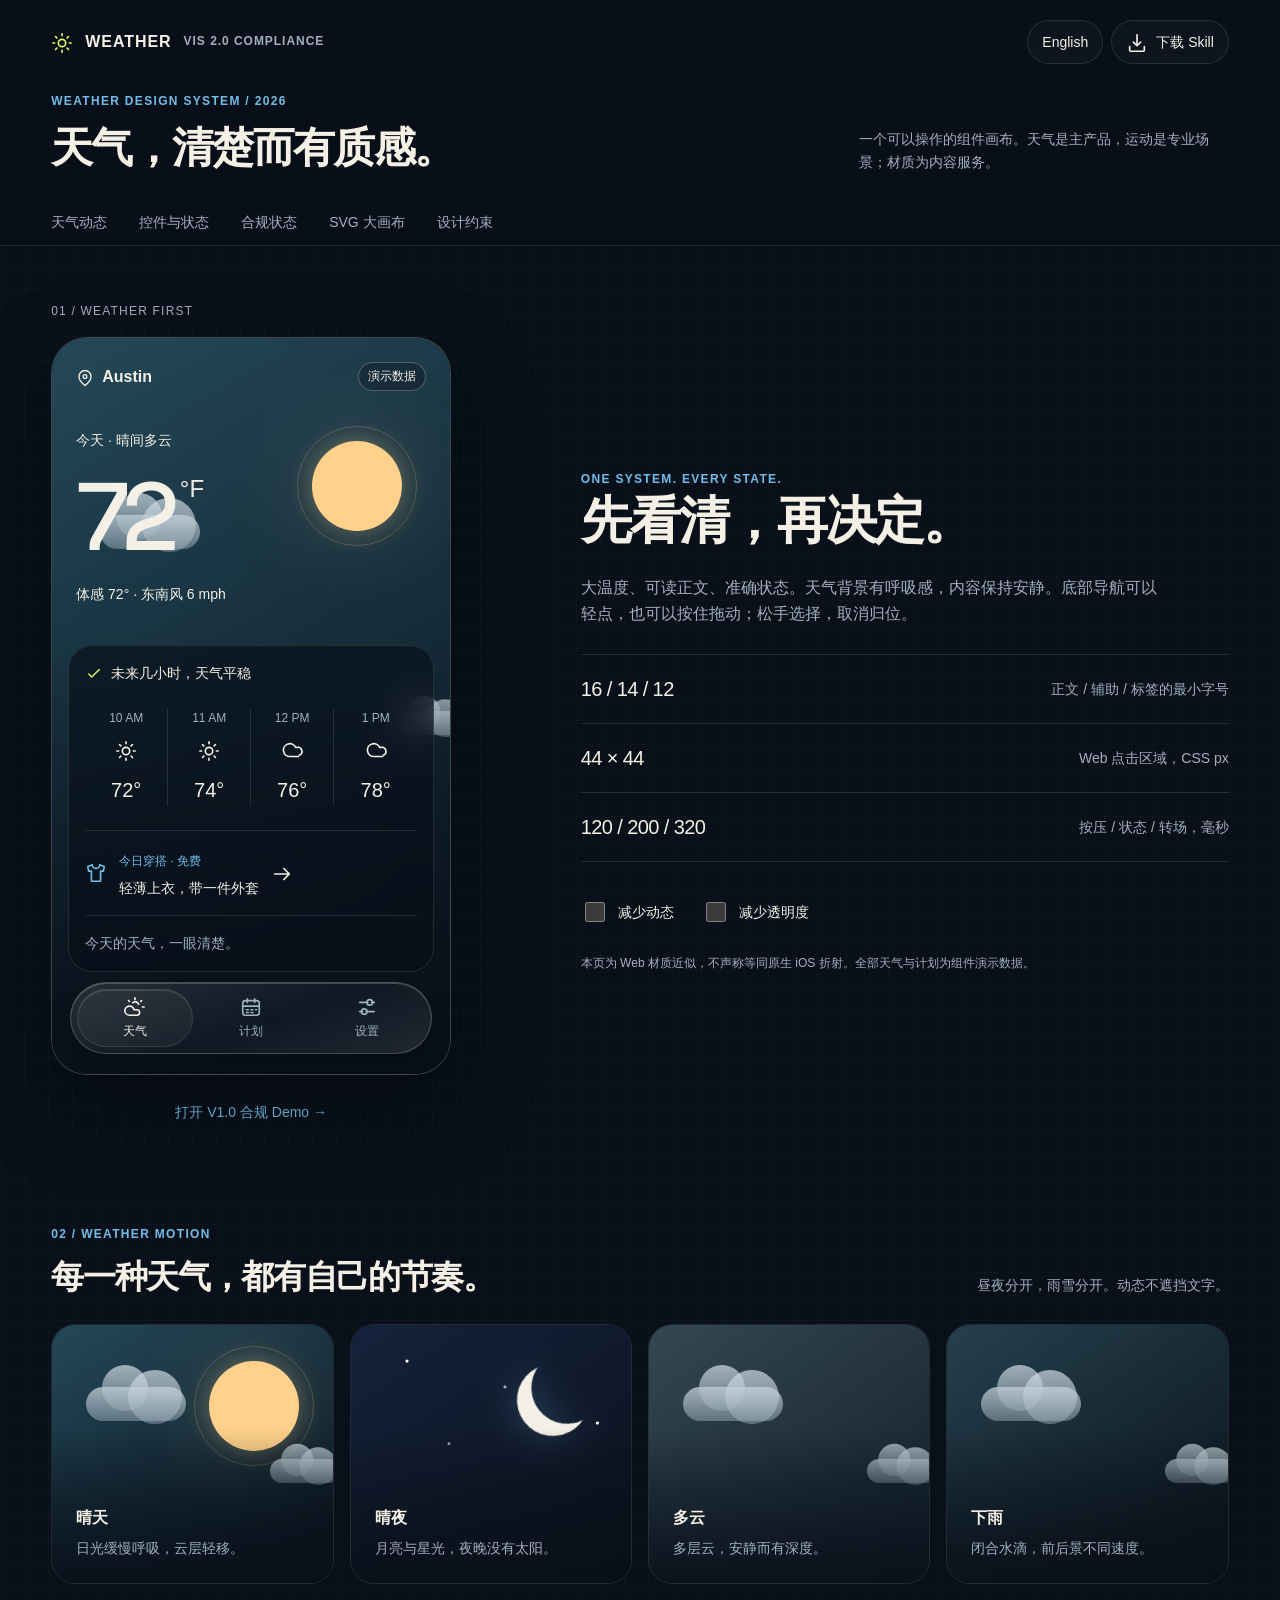
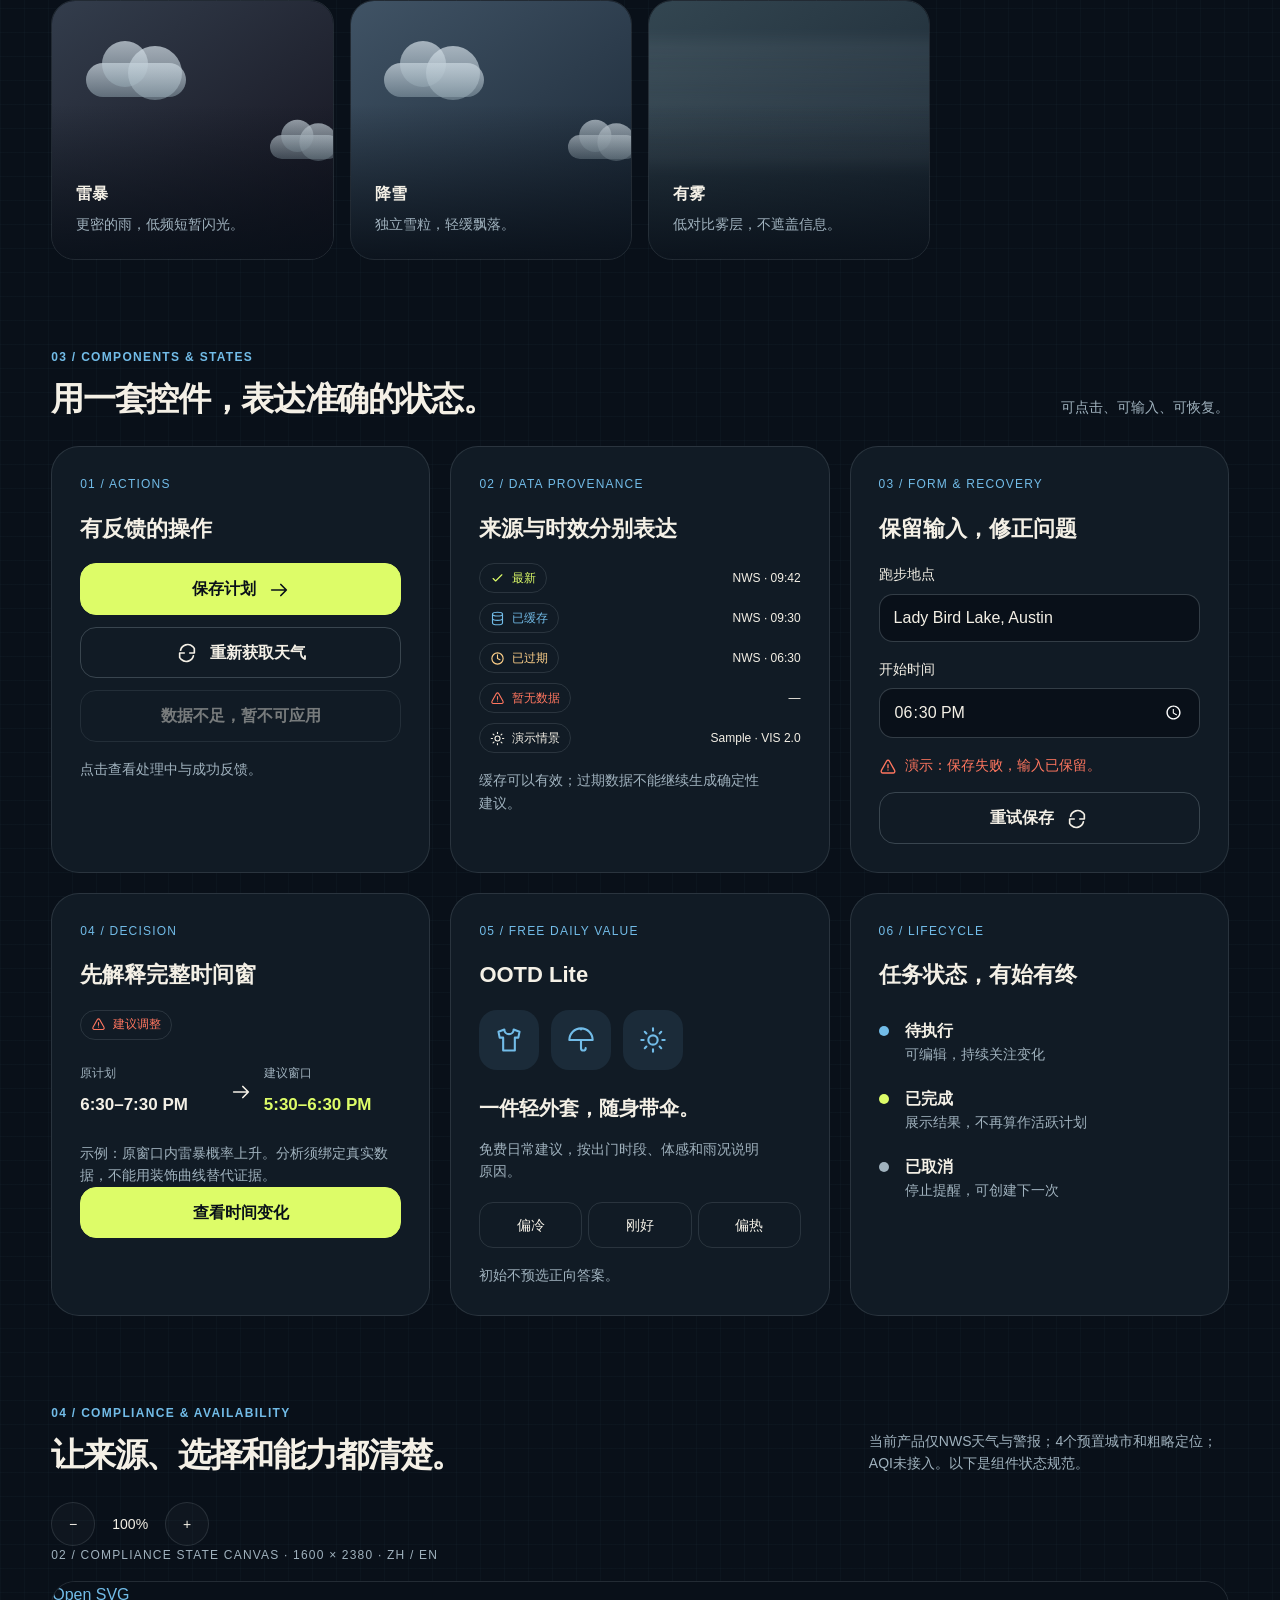
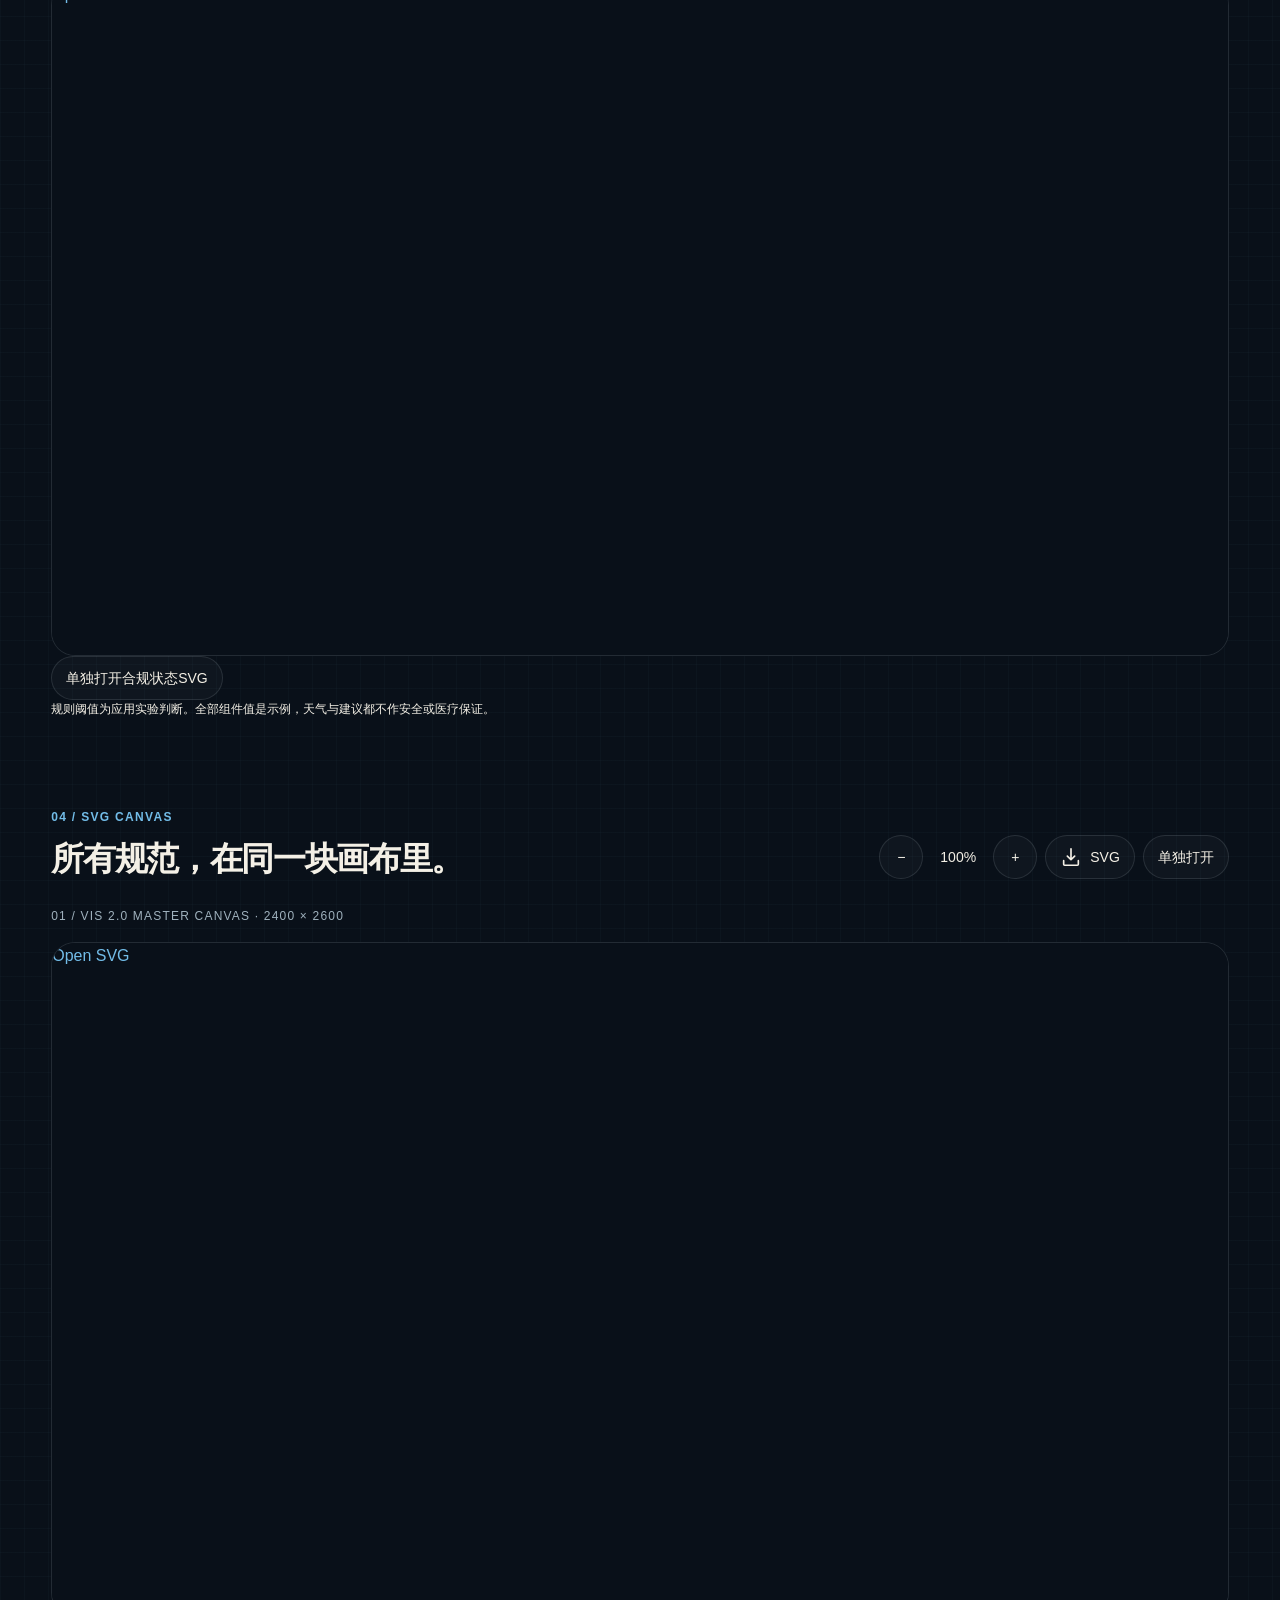
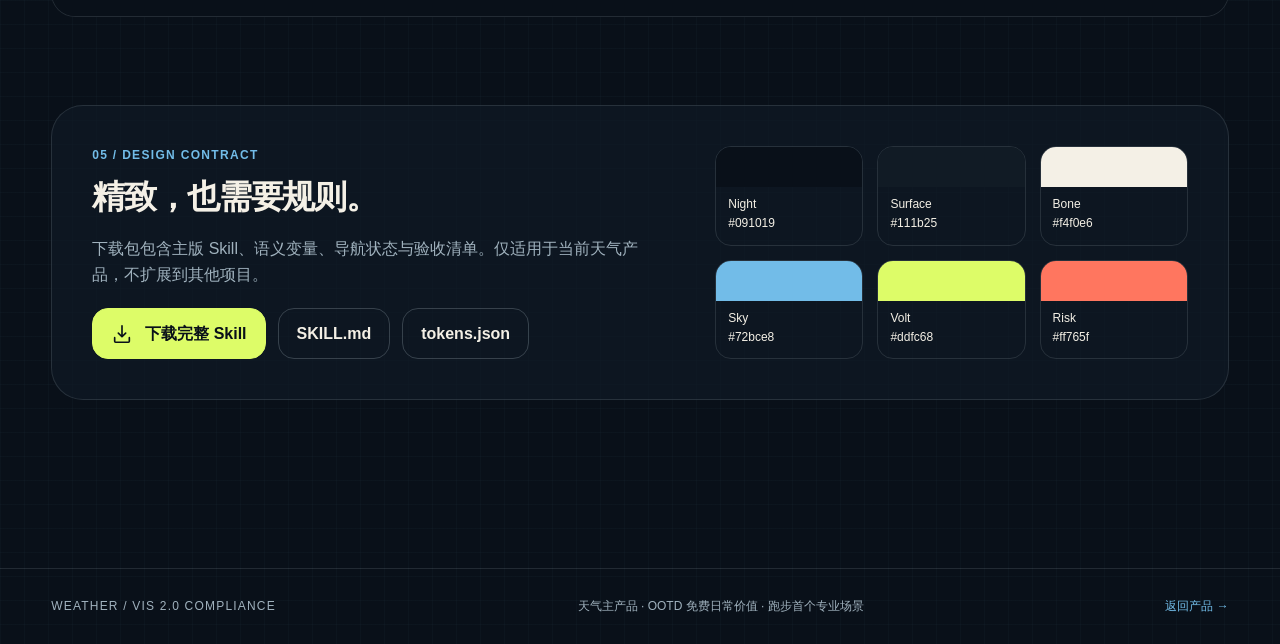
==== vis-2/index.html @ 662b1013 "Publish independent weather V1.0 compliance demo and Android package" ====
<!doctype html>
<html lang="zh-CN">
<head><meta http-equiv="Content-Security-Policy" content="default-src 'self'; script-src 'self' ; style-src 'self' 'unsafe-inline'; font-src 'self' data:; img-src 'self' data: blob:; media-src 'self' blob:; connect-src 'self' https://api.weather.gov; worker-src 'self'; object-src 'self'; frame-src 'none'; base-uri 'self'; form-action 'none'"><meta name="referrer" content="no-referrer">
  <meta charset="utf-8"><meta name="viewport" content="width=device-width,initial-scale=1">
  <meta name="color-scheme" content="dark"><title>天气App · VIS 2.0 合规版</title>
  <meta name="description" content="天气应用 VIS 2.0：双语设计规范、动态组件、Liquid Glass导航与可下载Skill。">
  <link rel="stylesheet" href="vis.css"><script src="vis.js" defer></script>
</head>
<body>
  <svg class="icon-defs" aria-hidden="true"><defs id="icon-definitions"></defs></svg>
  <header class="masthead">
    <div class="masthead-line"><a class="brand" href="../"><span class="brand-mark" data-icon="sun"></span> WEATHER <span>VIS 2.0 COMPLIANCE</span></a><div class="head-actions"><button id="lang-button" class="small-button" aria-label="Switch to English">English</button><a class="small-button" href="downloads/weather-design-skill.zip" download><span data-icon="download"></span><span data-zh="下载 Skill" data-en="Get Skill">下载 Skill</span></a></div></div>
    <div class="masthead-copy"><div><p class="eyebrow">WEATHER DESIGN SYSTEM / 2026</p><h1 data-zh="天气，清楚而有质感。" data-en="Clarity, with atmosphere.">天气，清楚而有质感。</h1></div><p class="masthead-note" data-zh="一个可以操作的组件画布。天气是主产品，运动是专业场景；材质为内容服务。" data-en="A working component canvas. Weather comes first; running adds depth. Material serves the content.">一个可以操作的组件画布。天气是主产品，运动是专业场景；材质为内容服务。</p></div>
    <nav class="section-nav" aria-label="组件章节"><a href="#weather" data-zh="天气动态" data-en="Weather">天气动态</a><a href="#components" data-zh="控件与状态" data-en="Components">控件与状态</a><a href="#compliance" data-zh="合规状态" data-en="Compliance">合规状态</a><a href="#canvas" data-zh="SVG 大画布" data-en="SVG canvas">SVG 大画布</a><a href="#spec" data-zh="设计约束" data-en="Specification">设计约束</a></nav>
  </header>
  <main>
    <section class="intro-grid" aria-label="核心视觉与导航">
      <figure class="specimen live-phone"><figcaption>01 / WEATHER FIRST</figcaption><div class="mini-app" id="mini-app">
        <div class="hero-scene motion-clear-day" id="main-scene" aria-hidden="true"></div>
        <div class="mini-top"><span class="city"><span data-icon="pin"></span>Austin</span><span class="demo-label" data-zh="演示数据" data-en="Sample data">演示数据</span></div>
        <div class="mini-weather"><span class="weather-date" data-zh="今天 · 晴间多云" data-en="Today · Mostly sunny">今天 · 晴间多云</span><div class="temperature">72<span>°F</span></div><p data-zh="体感 72° · 东南风 6 mph" data-en="Feels 72° · SE wind 6 mph">体感 72° · 东南风 6 mph</p></div>
        <div class="mini-content"><div class="sample-alert"><span data-icon="check"></span><span data-zh="未来几小时，天气平稳" data-en="A settled few hours ahead">未来几小时，天气平稳</span></div><div class="sample-hours"><div>10 AM<span data-icon="sun"></span><b>72°</b></div><div>11 AM<span data-icon="sun"></span><b>74°</b></div><div>12 PM<span data-icon="cloud"></span><b>76°</b></div><div>1 PM<span data-icon="cloud"></span><b>78°</b></div></div><div class="small-outfit"><span class="icon-tile" data-icon="shirt"></span><div><small data-zh="今日穿搭 · 免费" data-en="TODAY'S LAYERS · FREE">今日穿搭 · 免费</small><strong data-zh="轻薄上衣，带一件外套" data-en="A light layer. A shell for later.">轻薄上衣，带一件外套</strong></div><span data-icon="arrow"></span></div><p id="tab-result" class="tab-result" aria-live="polite" data-zh="今天的天气，一眼清楚。" data-en="Your day, at a glance.">今天的天气，一眼清楚。</p></div>
        <nav id="glass-nav" class="glass-nav" aria-label="主导航"><i class="glass-lens" aria-hidden="true"></i><button aria-current="page" data-tab="0"><span data-icon="cloud-sun"></span><span data-zh="天气" data-en="Today">天气</span></button><button data-tab="1"><span data-icon="calendar"></span><span data-zh="计划" data-en="Plan">计划</span></button><button data-tab="2"><span data-icon="settings"></span><span data-zh="设置" data-en="Settings">设置</span></button></nav>
      </div><a href="../" class="under-link" data-zh="打开 V1.0 合规 Demo →" data-en="Open the V1.0 compliance demo →">打开 V1.0 合规 Demo →</a></figure>
      <div class="intro-notes"><span class="eyebrow">ONE SYSTEM. EVERY STATE.</span><h2 data-zh="先看清，再决定。" data-en="See clearly. Then decide.">先看清，再决定。</h2><p data-zh="大温度、可读正文、准确状态。天气背景有呼吸感，内容保持安静。底部导航可以轻点，也可以按住拖动；松手选择，取消归位。" data-en="A clear temperature, readable text and honest states. Atmospheric weather stays behind the content. Tap the navigation, or press and drag; release to select, cancel to return.">大温度、可读正文、准确状态。天气背景有呼吸感，内容保持安静。底部导航可以轻点，也可以按住拖动；松手选择，取消归位。</p><div class="note-lines"><div><span>16 / 14 / 12</span><p data-zh="正文 / 辅助 / 标签的最小字号" data-en="Body / secondary / minimum label size">正文 / 辅助 / 标签的最小字号</p></div><div><span>44 × 44</span><p data-zh="Web 点击区域，CSS px" data-en="Web touch targets, CSS px">Web 点击区域，CSS px</p></div><div><span>120 / 200 / 320</span><p data-zh="按压 / 状态 / 转场，毫秒" data-en="Press / state / transition, milliseconds">按压 / 状态 / 转场，毫秒</p></div></div><div class="preference-controls"><label><input id="reduce-motion" type="checkbox"><span data-zh="减少动态" data-en="Reduce motion">减少动态</span></label><label><input id="reduce-transparency" type="checkbox"><span data-zh="减少透明度" data-en="Reduce transparency">减少透明度</span></label></div><p class="fine" data-zh="本页为 Web 材质近似，不声称等同原生 iOS 折射。全部天气与计划为组件演示数据。" data-en="This is a Web material approximation, not native iOS refraction. All weather and plans are component samples.">本页为 Web 材质近似，不声称等同原生 iOS 折射。全部天气与计划为组件演示数据。</p></div>
    </section>
    <section id="weather"><div class="section-heading"><div><p class="eyebrow">02 / WEATHER MOTION</p><h2 data-zh="每一种天气，都有自己的节奏。" data-en="A rhythm for every sky.">每一种天气，都有自己的节奏。</h2></div><p data-zh="昼夜分开，雨雪分开。动态不遮挡文字。" data-en="Day and night. Rain and snow. Motion never covers the message.">昼夜分开，雨雪分开。动态不遮挡文字。</p></div><div class="weather-grid" id="weather-grid"></div></section>
    <section id="components"><div class="section-heading"><div><p class="eyebrow">03 / COMPONENTS & STATES</p><h2 data-zh="用一套控件，表达准确的状态。" data-en="One vocabulary. Honest states.">用一套控件，表达准确的状态。</h2></div><p data-zh="可点击、可输入、可恢复。" data-en="Tap, edit, recover.">可点击、可输入、可恢复。</p></div><div class="component-grid">
      <figure class="component-card"><figcaption>01 / ACTIONS</figcaption><h3 data-zh="有反馈的操作" data-en="Actions that respond">有反馈的操作</h3><div class="button-stack"><button class="primary" id="save-example"><span data-zh="保存计划" data-en="Save plan">保存计划</span><span data-icon="arrow"></span></button><button class="secondary" id="retry-example"><span data-icon="refresh"></span><span data-zh="重新获取天气" data-en="Refresh weather">重新获取天气</span></button><button class="secondary" disabled data-zh="数据不足，暂不可应用" data-en="Not enough data to apply">数据不足，暂不可应用</button></div><p class="helper" id="action-status" aria-live="polite" data-zh="点击查看处理中与成功反馈。" data-en="Try the loading and success states.">点击查看处理中与成功反馈。</p></figure>
      <figure class="component-card"><figcaption>02 / DATA PROVENANCE</figcaption><h3 data-zh="来源与时效分别表达" data-en="Source and freshness">来源与时效分别表达</h3><div class="data-states" id="data-states"></div><p class="helper" data-zh="缓存可以有效；过期数据不能继续生成确定性建议。" data-en="Cached data can be valid. Expired data cannot support a firm recommendation.">缓存可以有效；过期数据不能继续生成确定性建议。</p></figure>
      <figure class="component-card"><figcaption>03 / FORM & RECOVERY</figcaption><h3 data-zh="保留输入，修正问题" data-en="Keep the draft. Fix the issue.">保留输入，修正问题</h3><form id="sample-form"><label class="field-label" for="sample-place" data-zh="跑步地点" data-en="Run location">跑步地点</label><input id="sample-place" value="Lady Bird Lake, Austin" autocomplete="off"><label class="field-label" for="sample-time" data-zh="开始时间" data-en="Start time">开始时间</label><input id="sample-time" type="time" value="18:30"><div class="field-error" id="form-error"><span data-icon="alert"></span><span data-zh="演示：保存失败，输入已保留。" data-en="Sample: save failed. Your draft is safe.">演示：保存失败，输入已保留。</span></div><button type="submit" class="secondary"><span data-zh="重试保存" data-en="Retry saving">重试保存</span><span data-icon="refresh"></span></button></form></figure>
      <figure class="component-card"><figcaption>04 / DECISION</figcaption><h3 data-zh="先解释完整时间窗" data-en="Explain the whole window">先解释完整时间窗</h3><span class="status-badge risk"><span data-icon="alert"></span><span data-zh="建议调整" data-en="Change recommended">建议调整</span></span><div class="time-compare"><div><small data-zh="原计划" data-en="Original">原计划</small><strong>6:30–7:30 PM</strong></div><span data-icon="arrow"></span><div><small data-zh="建议窗口" data-en="Suggested">建议窗口</small><strong>5:30–6:30 PM</strong></div></div><p class="helper" data-zh="示例：原窗口内雷暴概率上升。分析须绑定真实数据，不能用装饰曲线替代证据。" data-en="Sample: thunderstorm risk increases during the original window. Production analysis uses data, never a decorative curve.">示例：原窗口内雷暴概率上升。分析须绑定真实数据，不能用装饰曲线替代证据。</p><button class="primary" id="decision-example" data-zh="查看时间变化" data-en="Review time change">查看时间变化</button></figure>
      <figure class="component-card"><figcaption>05 / FREE DAILY VALUE</figcaption><h3 data-zh="OOTD Lite" data-en="OOTD Lite">OOTD Lite</h3><div class="outfit-row"><span data-icon="shirt"></span><span data-icon="umbrella"></span><span data-icon="sun"></span></div><strong class="outfit-text" data-zh="一件轻外套，随身带伞。" data-en="A light shell. An umbrella for later.">一件轻外套，随身带伞。</strong><p class="helper" data-zh="免费日常建议，按出门时段、体感和雨况说明原因。" data-en="Free daily guidance, explained for your time out, feels-like temperature and rain.">免费日常建议，按出门时段、体感和雨况说明原因。</p><div class="choice-row" id="comfort-choice" aria-label="冷热反馈"><button aria-pressed="false" data-zh="偏冷" data-en="Too cold">偏冷</button><button aria-pressed="false" data-zh="刚好" data-en="Just right">刚好</button><button aria-pressed="false" data-zh="偏热" data-en="Too warm">偏热</button></div><p class="helper" id="comfort-status" aria-live="polite" data-zh="初始不预选正向答案。" data-en="No answer is selected in advance.">初始不预选正向答案。</p></figure>
      <figure class="component-card"><figcaption>06 / LIFECYCLE</figcaption><h3 data-zh="任务状态，有始有终" data-en="A clear task lifecycle">任务状态，有始有终</h3><div class="lifecycle"><div><span class="status-dot scheduled"></span><strong data-zh="待执行" data-en="Scheduled">待执行</strong><small data-zh="可编辑，持续关注变化" data-en="Editable. Weather can change.">可编辑，持续关注变化</small></div><div><span class="status-dot completed"></span><strong data-zh="已完成" data-en="Completed">已完成</strong><small data-zh="展示结果，不再算作活跃计划" data-en="Show the outcome, not an active run.">展示结果，不再算作活跃计划</small></div><div><span class="status-dot cancelled"></span><strong data-zh="已取消" data-en="Cancelled">已取消</strong><small data-zh="停止提醒，可创建下一次" data-en="Stop reminders. Plan the next run.">停止提醒，可创建下一次</small></div></div></figure>
    </div></section>



<section id="compliance"><div class="section-heading"><div><p class="eyebrow">04 / COMPLIANCE &amp; AVAILABILITY</p><h2 data-zh="让来源、选择和能力都清楚。" data-en="Make source, choice and capability clear.">让来源、选择和能力都清楚。</h2></div><p data-zh="当前产品仅NWS天气与警报；4个预置城市和粗略定位；AQI未接入。以下是组件状态规范。" data-en="Current product uses NWS weather and alerts, four bundled cities and approximate location. AQI is disconnected. These are component specimens.">当前产品仅NWS天气与警报；4个预置城市和粗略定位；AQI未接入。以下是组件状态规范。</p></div><div class="canvas-tools"><button id="compliance-zoom-out" class="small-button" aria-label="缩小合规画布 / Zoom out">−</button><output id="compliance-zoom-label">100%</output><button id="compliance-zoom-in" class="small-button" aria-label="放大合规画布 / Zoom in">+</button></div><figure class="wide-canvas"><figcaption>02 / COMPLIANCE STATE CANVAS · 1600 × 2380 · ZH / EN</figcaption><div class="canvas-scroll"><object data="compliance-rules.svg" type="image/svg+xml" aria-label="合规状态组件板 / Compliance states" style="width:100%;min-width:900px;aspect-ratio:1600/2380;height:auto;background:#091019"><a href="compliance-rules.svg">Open SVG</a></object></div><a class="small-button" href="compliance-rules.svg" target="_blank" rel="noreferrer" data-zh="单独打开合规状态SVG" data-en="Open compliance SVG">单独打开合规状态SVG</a></figure><p class="fine" data-zh="规则阈值为应用实验判断。全部组件值是示例，天气与建议都不作安全或医疗保证。" data-en="Thresholds are experimental app rules. Specimens are examples and do not guarantee safety or provide medical advice.">规则阈值为应用实验判断。全部组件值是示例，天气与建议都不作安全或医疗保证。</p></section>
    <section id="canvas"><div class="section-heading"><div><p class="eyebrow">04 / SVG CANVAS</p><h2 data-zh="所有规范，在同一块画布里。" data-en="The whole system, on one canvas.">所有规范，在同一块画布里。</h2></div><div class="canvas-tools"><button id="zoom-out" class="small-button" aria-label="缩小">−</button><output id="zoom-value">100%</output><button id="zoom-in" class="small-button" aria-label="放大">+</button><a href="weather-vis-2.svg" download class="small-button"><span data-icon="download"></span>SVG</a><a href="weather-vis-2.svg" target="_blank" rel="noreferrer" class="small-button" data-zh="单独打开" data-en="Open SVG">单独打开</a></div></div><figure class="wide-canvas"><figcaption>01 / VIS 2.0 MASTER CANVAS · 2400 × 2600</figcaption><div class="canvas-scroll"><object id="master-canvas" data="weather-vis-2.svg" type="image/svg+xml" aria-label="01 / VIS 2.0 MASTER CANVAS · 2400 × 2600"><a href="weather-vis-2.svg">Open SVG</a></object></div></figure></section>
    <section id="spec" class="spec-section"><div><p class="eyebrow">05 / DESIGN CONTRACT</p><h2 data-zh="精致，也需要规则。" data-en="Craft needs a contract.">精致，也需要规则。</h2><p data-zh="下载包包含主版 Skill、语义变量、导航状态与验收清单。仅适用于当前天气产品，不扩展到其他项目。" data-en="The package includes the product Skill, semantic tokens, navigation states and acceptance criteria. It is scoped to this weather product.">下载包包含主版 Skill、语义变量、导航状态与验收清单。仅适用于当前天气产品，不扩展到其他项目。</p><div class="download-row"><a class="primary" href="downloads/weather-design-skill.zip" download><span data-icon="download"></span><span data-zh="下载完整 Skill" data-en="Download Skill package">下载完整 Skill</span></a><a class="secondary" href="downloads/weather-design-skill/SKILL.md" download>SKILL.md</a><a class="secondary" href="downloads/weather-design-skill/assets/tokens.json" download>tokens.json</a></div></div><div class="palette" id="palette"></div></section>
  </main>
  <footer class="footer"><span>WEATHER / VIS 2.0 COMPLIANCE</span><p data-zh="天气主产品 · OOTD 免费日常价值 · 跑步首个专业场景" data-en="Weather first · Free daily layers · Running as the first professional use case">天气主产品 · OOTD 免费日常价值 · 跑步首个专业场景</p><a href="../" data-zh="返回产品 →" data-en="Back to product →">返回产品 →</a></footer>
  <div class="toast" id="toast" role="status" aria-live="polite"></div>
  <dialog id="decision-dialog"><form method="dialog"><button class="dialog-close" aria-label="关闭">×</button><p class="eyebrow" data-zh="示例确认" data-en="SAMPLE CONFIRMATION">示例确认</p><h2 data-zh="提前一小时出发？" data-en="Start one hour earlier?">提前一小时出发？</h2><p data-zh="6:30–7:30 PM → 5:30–6:30 PM。这里只演示确认组件，不会修改产品中的真实计划。" data-en="6:30–7:30 PM → 5:30–6:30 PM. This is a component sample; it does not change a real run.">6:30–7:30 PM → 5:30–6:30 PM。这里只演示确认组件，不会修改产品中的真实计划。</p><button value="accept" class="primary" data-zh="采用这个时间" data-en="Use this time">采用这个时间</button><button value="keep" class="secondary" data-zh="保留原计划" data-en="Keep original">保留原计划</button></form></dialog>
</body>
</html>
---- vis-2/vis.css ----
:root{--night:#091019;--surface:#111b25;--bone:#f4f0e6;--sky:#72bce8;--volt:#ddfc68;--risk:#ff765f;--muted:#a0b2be;--line:#c9d9e222;--font:-apple-system,BlinkMacSystemFont,"PingFang SC","Microsoft YaHei",sans-serif;color-scheme:dark;scroll-behavior:smooth}
*{box-sizing:border-box}body{margin:0;background:var(--night);color:var(--bone);font:16px/1.6 var(--font);background-image:linear-gradient(#72bce807 1px,transparent 1px),linear-gradient(90deg,#72bce807 1px,transparent 1px);background-size:24px 24px}button,input{font:inherit}button,a,input{touch-action:manipulation}button,a{ -webkit-tap-highlight-color:transparent}button{cursor:pointer}button:disabled{cursor:not-allowed;opacity:.45}button:active:not(:disabled),a.primary:active{transform:scale(.975)}button:focus-visible,a:focus-visible,input:focus-visible{outline:2px solid var(--sky);outline-offset:4px}button,a{transition:background .2s,color .2s,transform .12s,box-shadow .2s}a{color:var(--sky);text-decoration:none}h1,h2,h3,p{margin:0;text-wrap:pretty}h1,h2{letter-spacing:-.04em;line-height:1.18}h1{font-size:clamp(28px,3.3vw,48px);font-weight:650}h2{font-size:clamp(24px,2.6vw,36px);font-weight:600}h3{font-size:22px;line-height:1.3;margin:20px 0}small{font-size:12px}.icon-defs{position:absolute;width:0;height:0;overflow:hidden}.icon{width:22px;height:22px;display:inline-block;fill:none;stroke:currentColor;stroke-width:1.8;stroke-linecap:round;stroke-linejoin:round;flex:none;vertical-align:middle}.masthead{position:sticky;top:0;z-index:30;padding:20px max(20px,4vw) 0;background:#091019ee;backdrop-filter:blur(24px);border-bottom:1px solid var(--line)}.masthead-line{display:flex;justify-content:space-between;gap:16px;align-items:center}.brand{display:flex;gap:12px;align-items:center;font-weight:700;letter-spacing:.06em;color:var(--bone)}.brand>span:last-child{font-size:12px;color:var(--muted);letter-spacing:.08em}.brand-mark{color:var(--volt)}.head-actions,.canvas-tools{display:flex;align-items:center;gap:8px;flex-wrap:wrap}.small-button{display:inline-flex;gap:8px;align-items:center;justify-content:center;min-height:44px;min-width:44px;padding:0 14px;border:1px solid var(--line);border-radius:999px;background:#f4f0e607;color:var(--bone);font-size:14px}.small-button:hover{background:#f4f0e614}.masthead-copy{display:flex;align-items:flex-end;justify-content:space-between;gap:32px;padding:28px 0}.eyebrow{color:var(--sky);font-size:12px;letter-spacing:.11em;font-weight:600;margin-bottom:12px}.masthead-note{max-width:370px;color:var(--muted);font-size:14px}.section-nav{display:flex;gap:32px;overflow-x:auto}.section-nav a{color:var(--muted);font-size:14px;min-height:44px;display:flex;align-items:center;white-space:nowrap;border-bottom:2px solid transparent}.section-nav a:hover{color:var(--bone);border-color:var(--volt)}main{padding:56px max(20px,4vw) 80px;max-width:1640px;margin:auto}section{scroll-margin-top:280px;margin-bottom:88px}.intro-grid{display:grid;grid-template-columns:minmax(320px,440px) minmax(320px,1fr);gap:clamp(40px,7vw,120px);align-items:center;max-width:1200px;margin-inline:auto}.specimen{margin:0}.specimen figcaption,figcaption{font-size:12px;color:var(--muted);letter-spacing:.1em;margin-bottom:16px}.live-phone{width:min(100%,400px)}.mini-app{position:relative;overflow:hidden;border:1px solid #f4f0e633;border-radius:36px;background:#111b25;min-height:660px;box-shadow:0 30px 90px #0005}.mini-top{position:relative;z-index:2;display:flex;align-items:center;justify-content:space-between;padding:24px}.city{display:flex;align-items:center;gap:8px;font-weight:650}.city .icon{width:18px}.demo-label{padding:4px 9px;border:1px solid #f4f0e644;border-radius:99px;font-size:12px;background:#09101955}.mini-weather{position:relative;z-index:2;padding:12px 24px 28px}.weather-date{font-size:14px}.temperature{font-family:"Space Grotesk","Avenir Next",var(--font);font-weight:500;font-size:96px;line-height:1.35;letter-spacing:-.075em}.temperature>span{font-family:var(--font);font-size:24px;letter-spacing:0;vertical-align:top;display:inline-block;margin:20px 0 0 8px}.mini-weather p{font-size:14px}.mini-content{position:relative;z-index:2;margin:12px 16px 102px;padding:16px;border:1px solid #f4f0e61c;border-radius:24px;background:#091019a8;backdrop-filter:blur(20px)}.sample-alert{display:flex;align-items:center;gap:8px;font-size:14px}.sample-alert .icon{color:var(--volt);width:18px}.sample-hours{display:grid;grid-template-columns:repeat(4,1fr);margin:24px 0}.sample-hours>div{display:grid;justify-items:center;gap:12px;border-right:1px solid var(--line);font-size:12px;color:var(--muted)}.sample-hours>div:last-child{border:0}.sample-hours .icon{color:var(--bone)}.sample-hours b{font-size:20px;color:var(--bone);font-weight:500}.small-outfit{display:flex;align-items:center;gap:12px;padding:16px 0;border-top:1px solid var(--line)}.small-outfit>div{min-width:0}.small-outfit small{color:var(--sky)}.small-outfit strong{display:block;font-size:14px;font-weight:500;margin-top:4px}.small-outfit>.icon{width:18px;margin-left:auto}.icon-tile{display:grid;place-items:center;color:var(--sky)}.tab-result{font-size:14px;color:var(--muted);border-top:1px solid var(--line);padding-top:16px;min-height:40px}.glass-nav{position:absolute;z-index:5;bottom:20px;left:18px;right:18px;display:grid;grid-template-columns:repeat(3,1fr);padding:6px;border:1px solid #f4f0e638;border-radius:999px;background:linear-gradient(160deg,#f4f0e620,#f4f0e608 55%,#f4f0e61c);backdrop-filter:blur(26px) saturate(135%);box-shadow:0 10px 32px #0004,inset 0 1px 0 #fff3;touch-action:pan-y;isolation:isolate}.glass-nav button{position:relative;z-index:2;border:0;border-radius:99px;min-width:0;min-height:58px;display:flex;flex-direction:column;align-items:center;justify-content:center;gap:4px;background:transparent;color:var(--muted);font-size:12px;transition:color .2s}.glass-nav button[aria-current=page]{color:var(--bone)}.glass-lens{position:absolute;z-index:1;top:6px;bottom:6px;width:calc((100% - 12px)/3);left:6px;border:1px solid #f4f0e61c;border-radius:999px;background:#f4f0e60b;box-shadow:inset 0 1px 0 #fff2;transition:transform .32s cubic-bezier(.2,.8,.2,1),background .2s,scale .2s;pointer-events:none}.glass-nav.is-active .glass-lens{background:#f4f0e62b;border-color:#fff5;scale:1.06 1.13;box-shadow:0 7px 15px #0003,inset 0 1px 1px #fff8}.glass-nav.is-active button.is-preview{color:var(--volt)}.under-link{display:block;text-align:center;font-size:14px;margin-top:18px;min-height:44px;padding:8px}.intro-notes>h2{font-size:clamp(32px,4vw,54px);margin-bottom:24px}.intro-notes>p{color:var(--muted);max-width:580px}.note-lines{margin:28px 0;border-top:1px solid var(--line)}.note-lines>div{display:flex;gap:24px;align-items:center;justify-content:space-between;padding:18px 0;border-bottom:1px solid var(--line)}.note-lines span{font-size:20px;letter-spacing:-.03em}.note-lines p{font-size:14px;text-align:right;color:var(--muted)}.preference-controls{display:flex;flex-wrap:wrap;gap:16px 28px;margin:20px 0}.preference-controls label{display:flex;align-items:center;gap:10px;min-height:44px;font-size:14px;cursor:pointer}input[type=checkbox]{accent-color:var(--volt);width:20px;height:20px}.fine{font-size:12px!important;line-height:1.65}.section-heading{display:flex;align-items:flex-end;justify-content:space-between;gap:24px;margin-bottom:28px}.section-heading>p{max-width:360px;color:var(--muted);font-size:14px}.weather-grid{display:grid;grid-template-columns:repeat(auto-fit,minmax(240px,1fr));gap:16px}.weather-card{position:relative;overflow:hidden;min-height:260px;border:1px solid var(--line);border-radius:24px;display:flex;flex-direction:column;justify-content:flex-end;padding:24px;margin:0}.weather-card figcaption{z-index:2;margin:0 0 6px;color:var(--bone);font-size:16px;letter-spacing:0;font-weight:600}.weather-card p{z-index:2;color:var(--muted);font-size:14px;max-width:220px}.hero-scene,.weather-motion{position:absolute;inset:0;overflow:hidden;pointer-events:none;background:linear-gradient(150deg,#244858,#10222e 70%,#091019)}.hero-scene:after,.weather-motion:after{content:"";position:absolute;inset:0;background:linear-gradient(transparent 40%,#091019e6)}.sun-disc{position:absolute;width:90px;height:90px;right:12%;top:14%;border-radius:50%;background:#ffd18a;box-shadow:0 0 24px #ffd18a55,0 0 100px #ffd18a33;animation:sun-breathe 6s ease-in-out infinite}.sun-disc:before{content:"";position:absolute;inset:-15px;border:1px solid #ffd18a33;border-radius:50%}.cloud-shape{position:absolute;top:24%;left:12%;width:100px;height:34px;border-radius:100px;background:linear-gradient(#d5e0e8b3,#97abb680);animation:cloud-drift 16s ease-in-out infinite alternate}.cloud-shape:before,.cloud-shape:after{content:"";position:absolute;background:inherit;border-radius:50%;width:46px;height:46px;top:-22px;left:16px}.cloud-shape:after{width:54px;height:54px;left:42px;top:-17px}.cloud-shape.second{left:auto;right:-8%;top:50%;scale:.7;animation-delay:-8s}.moon-disc{position:absolute;width:72px;height:72px;top:15%;right:15%;border-radius:50%;box-shadow:inset 17px -8px 0 #f4f0e6;rotate:-15deg;filter:drop-shadow(0 0 18px #72bce855)}.star-field{position:absolute;inset:0;background-image:radial-gradient(circle at 20% 14%,#fff 1px,transparent 2px),radial-gradient(circle at 55% 24%,#fff9 1px,transparent 2px),radial-gradient(circle at 88% 38%,#fff 1px,transparent 2px),radial-gradient(circle at 35% 46%,#fff8 1px,transparent 2px)}.motion-clear-night{background:linear-gradient(145deg,#16223c,#091019)}.motion-cloud{background:linear-gradient(145deg,#344753,#101e29)}.motion-rain{background:linear-gradient(145deg,#25414d,#091019)}.motion-storm{background:linear-gradient(145deg,#333d4c,#12101b)}.motion-snow{background:linear-gradient(145deg,#405365,#192634)}.motion-fog{background:linear-gradient(145deg,#334651,#18242f)}.rain-drop{position:absolute;left:var(--x);top:-25px;fill:#c3e8f6;opacity:var(--a,.7);width:8px;height:13px;animation:rain-fall var(--speed,1.4s) linear infinite;animation-delay:var(--delay,0s);transform:rotate(14deg)}.snow-flake{position:absolute;left:var(--x);top:-20px;width:5px;height:5px;border-radius:50%;background:#e5f2fa;animation:snow-fall var(--speed,4s) linear infinite;animation-delay:var(--delay,0s)}.fog-ribbon{position:absolute;left:-15%;right:-15%;top:var(--top);height:22px;border-radius:99px;background:#d4e6ef13;filter:blur(8px);animation:fog-drift 12s ease-in-out infinite alternate;animation-delay:var(--delay)}.lightning{position:absolute;right:25%;top:22%;width:45px;fill:#f4f0e6;opacity:0;filter:drop-shadow(0 0 12px #fff8);animation:lightning 8s linear infinite}.component-grid{display:grid;grid-template-columns:repeat(auto-fit,minmax(300px,1fr));gap:20px}.component-card{margin:0;padding:28px;border:1px solid var(--line);border-radius:28px;background:var(--surface);min-width:0}.component-card figcaption{color:var(--sky)}.button-stack{display:grid;gap:12px}.primary,.secondary{min-height:48px;display:inline-flex;justify-content:center;align-items:center;gap:12px;border-radius:16px;padding:12px 18px;font-size:16px;font-weight:600;text-align:center}.primary{border:1px solid var(--volt);background:var(--volt);color:var(--night)}.secondary{border:1px solid #c9d9e238;background:transparent;color:var(--bone)}.component-card .primary,.component-card .secondary{width:100%}.primary:hover{box-shadow:0 0 0 4px #ddfc6812}.helper{font-size:14px;color:var(--muted);line-height:1.6;margin-top:16px}.data-states{display:grid;gap:10px}.data-state{display:flex;align-items:center;justify-content:space-between;gap:8px;font-size:14px}.status-badge{display:inline-flex;align-items:center;gap:7px;min-height:30px;padding:4px 10px;border:1px solid var(--line);border-radius:99px;font-size:12px}.status-badge .icon{width:15px;height:15px}.fresh{color:var(--volt)}.cached{color:var(--sky)}.stale{color:#ffd18a}.unavailable,.risk{color:var(--risk)}.scenario{color:var(--bone)}.field-label{display:block;font-size:14px;margin:16px 0 8px}input:not([type=checkbox]){min-height:48px;width:100%;padding:10px 14px;border:1px solid #c9d9e238;border-radius:14px;background:var(--night);color:var(--bone);font-size:16px}.field-error{display:flex;align-items:flex-start;gap:8px;color:var(--risk);font-size:14px;margin:16px 0}.field-error .icon{width:18px;height:18px;margin-top:3px}.time-compare{display:flex;align-items:center;gap:12px;margin:24px 0}.time-compare>div{flex:1}.time-compare strong,.time-compare small{display:block}.time-compare small{color:var(--muted);font-size:12px}.time-compare strong{font-size:17px;margin-top:8px;overflow-wrap:anywhere}.time-compare>div:last-child strong{color:var(--volt)}.outfit-row{display:flex;gap:12px;margin-bottom:24px}.outfit-row>span{width:60px;height:60px;border-radius:18px;display:grid;place-items:center;background:#72bce81a;color:var(--sky)}.outfit-row>span .icon{width:28px;height:28px}.outfit-text{font-size:20px;line-height:1.4;display:block}.choice-row{display:grid;grid-template-columns:repeat(3,1fr);gap:6px;margin-top:20px}.choice-row button{min-height:46px;padding:6px;border:1px solid var(--line);border-radius:14px;background:transparent;color:var(--bone);font-size:14px}.choice-row button[aria-pressed=true]{border-color:var(--volt);background:var(--volt);color:var(--night)}.lifecycle{display:grid;gap:20px;margin-top:28px}.lifecycle>div{display:grid;grid-template-columns:14px 1fr;column-gap:12px}.lifecycle strong{font-size:16px}.lifecycle small{font-size:14px;grid-column:2;color:var(--muted)}.status-dot{width:10px;height:10px;border-radius:50%;margin-top:8px;background:var(--sky)}.status-dot.completed{background:var(--volt)}.status-dot.cancelled{background:var(--muted)}.wide-canvas{margin:0}.canvas-scroll{border:1px solid var(--line);border-radius:24px;overflow:auto;background:var(--night);height:min(75vh,1000px);min-height:420px}.wide-canvas object{display:block;width:100%;min-width:700px;aspect-ratio:2400/2600;transition:width .2s}.canvas-tools output{font-size:14px;min-width:54px;text-align:center}.spec-section{display:grid;grid-template-columns:1.2fr 1fr;gap:56px;padding:40px;border:1px solid var(--line);border-radius:32px;background:#111b25b3}.spec-section p:not(.eyebrow){color:var(--muted);margin:20px 0;max-width:600px}.download-row{display:flex;flex-wrap:wrap;gap:12px}.palette{display:grid;grid-template-columns:repeat(3,1fr);gap:14px}.color-swatch{min-height:90px;border:1px solid var(--line);border-radius:16px;overflow:hidden}.color-swatch i{display:block;height:40px}.color-swatch span{display:block;font-size:12px;padding:8px 12px}.footer{display:flex;flex-wrap:wrap;gap:16px;justify-content:space-between;padding:28px max(20px,4vw);border-top:1px solid var(--line);color:var(--muted);font-size:12px}.footer>span{letter-spacing:.1em}.toast{position:fixed;z-index:80;left:50%;bottom:24px;translate:-50% 20px;opacity:0;pointer-events:none;padding:14px 20px;border:1px solid #ddfc6844;border-radius:999px;background:#1c2c35;color:var(--bone);font-size:14px;box-shadow:0 16px 60px #0006;max-width:calc(100% - 32px);transition:opacity .2s,translate .2s}.toast.visible{translate:-50% 0;opacity:1}dialog{width:min(460px,calc(100% - 32px));border:1px solid #f4f0e638;border-radius:28px;padding:28px;background:#111b25ef;backdrop-filter:blur(24px);color:var(--bone);box-shadow:0 40px 100px #0008}dialog::backdrop{background:#02070bb3;backdrop-filter:blur(5px)}dialog .dialog-close{float:right;width:44px;height:44px;font-size:24px;border:0;border-radius:50%;background:#f4f0e60b;color:var(--bone)}dialog h2{clear:both;padding:12px 0}dialog p:not(.eyebrow){font-size:16px;color:var(--muted);margin:12px 0 24px}dialog .primary,dialog .secondary{width:100%;margin-top:10px}.spinner{width:20px;height:20px;border:2px solid #09101933;border-top-color:var(--night);border-radius:50%;animation:spin .7s linear infinite}.opaque .glass-nav,.opaque .masthead, .opaque .mini-content{background:var(--surface);backdrop-filter:none}.opaque dialog{background:var(--surface);backdrop-filter:none}
@keyframes sun-breathe{50%{scale:1.06;box-shadow:0 0 36px #ffd18a66,0 0 100px #ffd18a44}}@keyframes cloud-drift{to{translate:24px 6px}}@keyframes rain-fall{to{translate:-60px 420px}}@keyframes snow-fall{to{translate:35px 350px;rotate:90deg}}@keyframes fog-drift{to{translate:35px 0;opacity:.5}}@keyframes lightning{0%,79%,83%,100%{opacity:0}80%,82%{opacity:.85}}@keyframes spin{to{rotate:360deg}}
@media(max-width:900px){.masthead-note{display:none}.intro-grid{gap:40px;grid-template-columns:1fr 1fr}.intro-notes>h2{font-size:32px}.note-lines>div{display:block}.note-lines p{text-align:left;margin-top:6px}.component-grid{grid-template-columns:repeat(2,minmax(0,1fr))}.spec-section{grid-template-columns:1fr}.section-heading{align-items:flex-start;flex-direction:column}}
@media(max-width:650px){.masthead{padding:16px 20px 0}.masthead-copy{padding:20px 0}.masthead-copy .eyebrow{display:none}.brand{font-size:14px;gap:8px}.brand>span:last-child{font-size:12px}.head-actions{gap:4px}.head-actions .small-button{font-size:12px;padding:0 10px}.head-actions .icon{display:none}.section-nav{gap:24px}.intro-grid{grid-template-columns:1fr}.live-phone{margin:auto}.intro-notes{padding-top:8px}.intro-notes>h2{font-size:32px}.component-grid{grid-template-columns:1fr}.weather-grid{grid-template-columns:repeat(2,minmax(0,1fr));gap:10px}.weather-card{min-height:250px;padding:18px}.weather-card figcaption{font-size:16px}.weather-card p{font-size:14px}.sun-disc{width:64px;height:64px}.cloud-shape{scale:.75;left:0}.mini-app .sun-disc{width:90px;height:90px}.component-card{padding:24px}main{padding:32px 20px 48px}section{margin-bottom:56px;scroll-margin-top:210px}.spec-section{padding:24px;gap:28px}.canvas-tools{gap:6px}.canvas-tools .small-button{font-size:12px;padding:0 12px}.footer{display:block}.footer p{margin:12px 0}.masthead h1{font-size:28px}}
@media(prefers-reduced-motion:reduce){*{scroll-behavior:auto!important;transition:none!important;animation:none!important}.rain-drop{top:var(--static-y,40%)}.snow-flake{top:var(--static-y,30%)}.lightning{display:none}}
.reduced-motion *{scroll-behavior:auto!important;transition:none!important;animation:none!important}.reduced-motion .rain-drop,.reduced-motion .snow-flake{top:var(--static-y,35%)}.reduced-motion .lightning{display:none}
@font-face{font-family:"Space Grotesk";font-style:normal;font-weight:300 700;font-display:swap;src:url("space-grotesk-latin.woff2") format("woff2")}
.component-grid{grid-template-columns:repeat(auto-fit,minmax(360px,1fr))}
@media(max-width:900px){.component-grid{grid-template-columns:repeat(2,minmax(0,1fr))}}
@media(max-width:650px){.component-grid{grid-template-columns:1fr}}
@media(max-width:350px){.brand>span:last-child{display:none}.head-actions{flex-wrap:nowrap}.brand{gap:6px;white-space:nowrap}.brand-mark .icon{width:18px;height:18px}.head-actions .small-button{white-space:nowrap}}
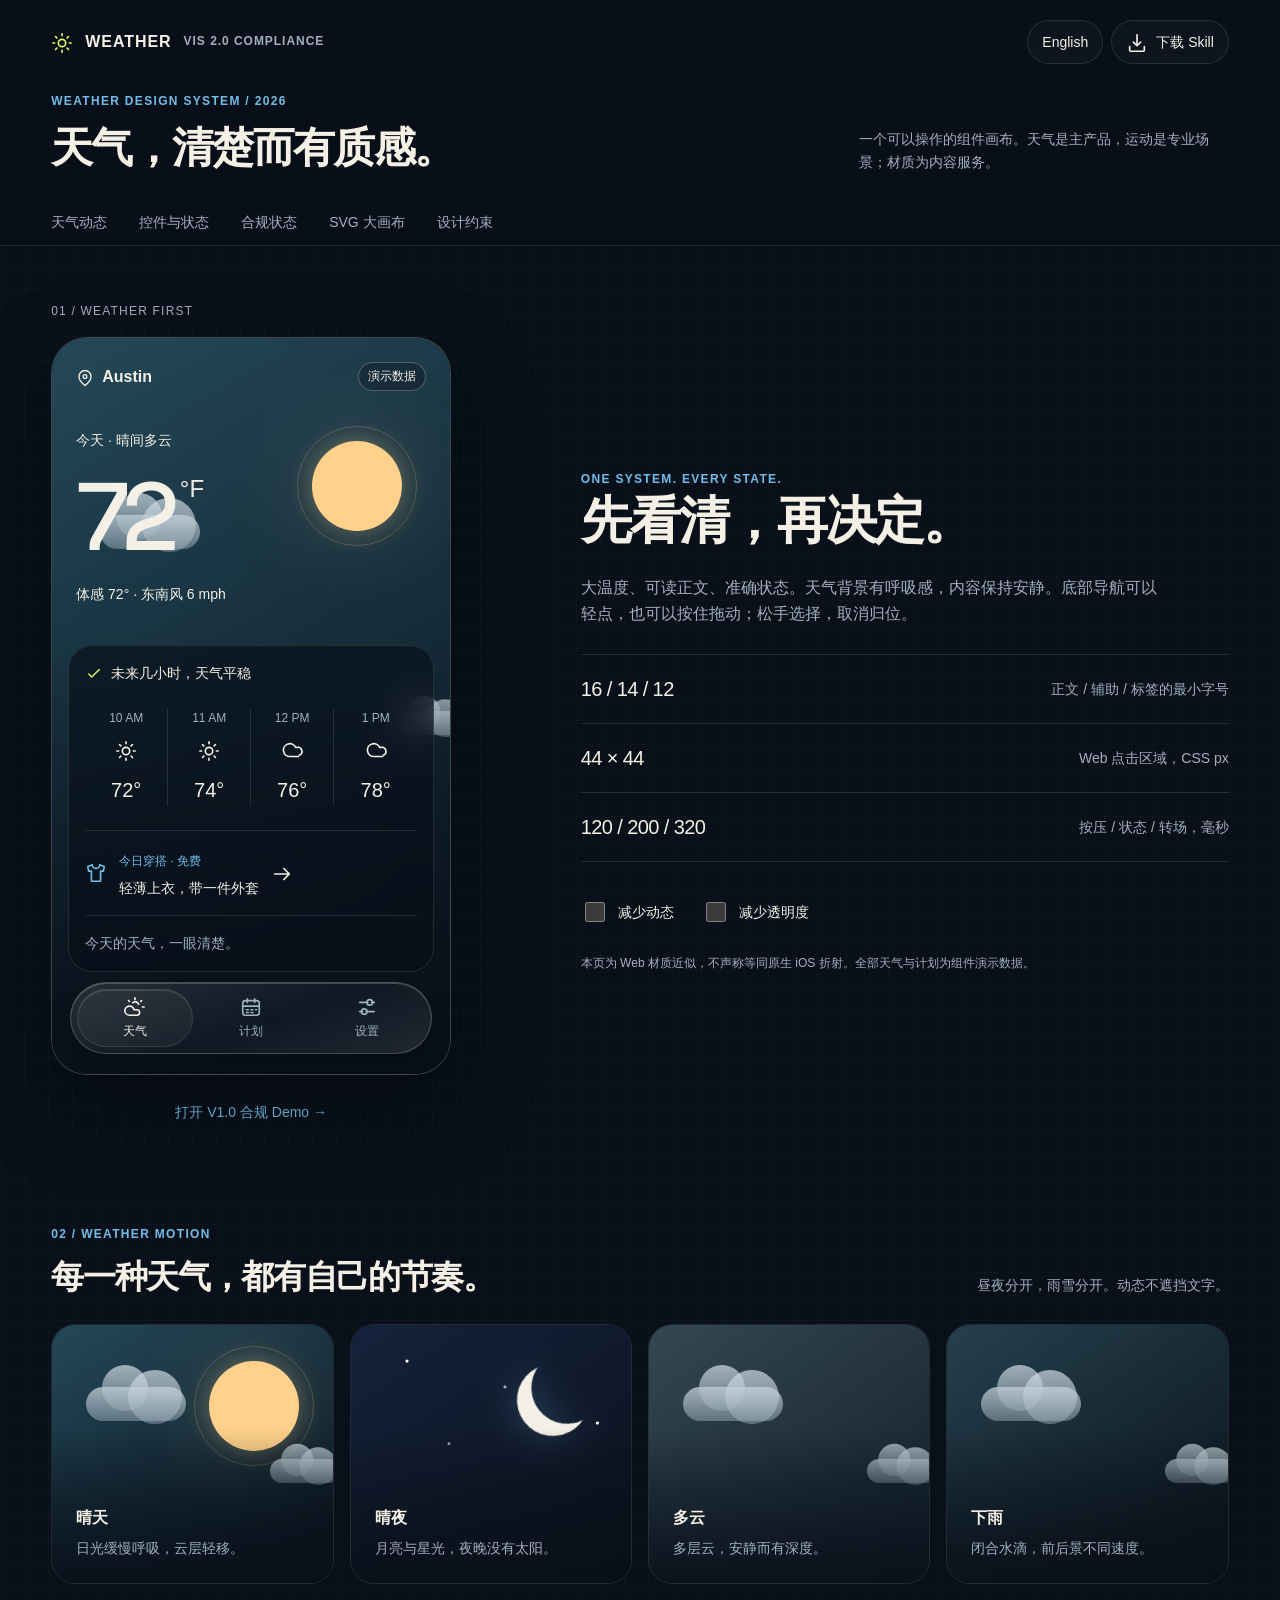
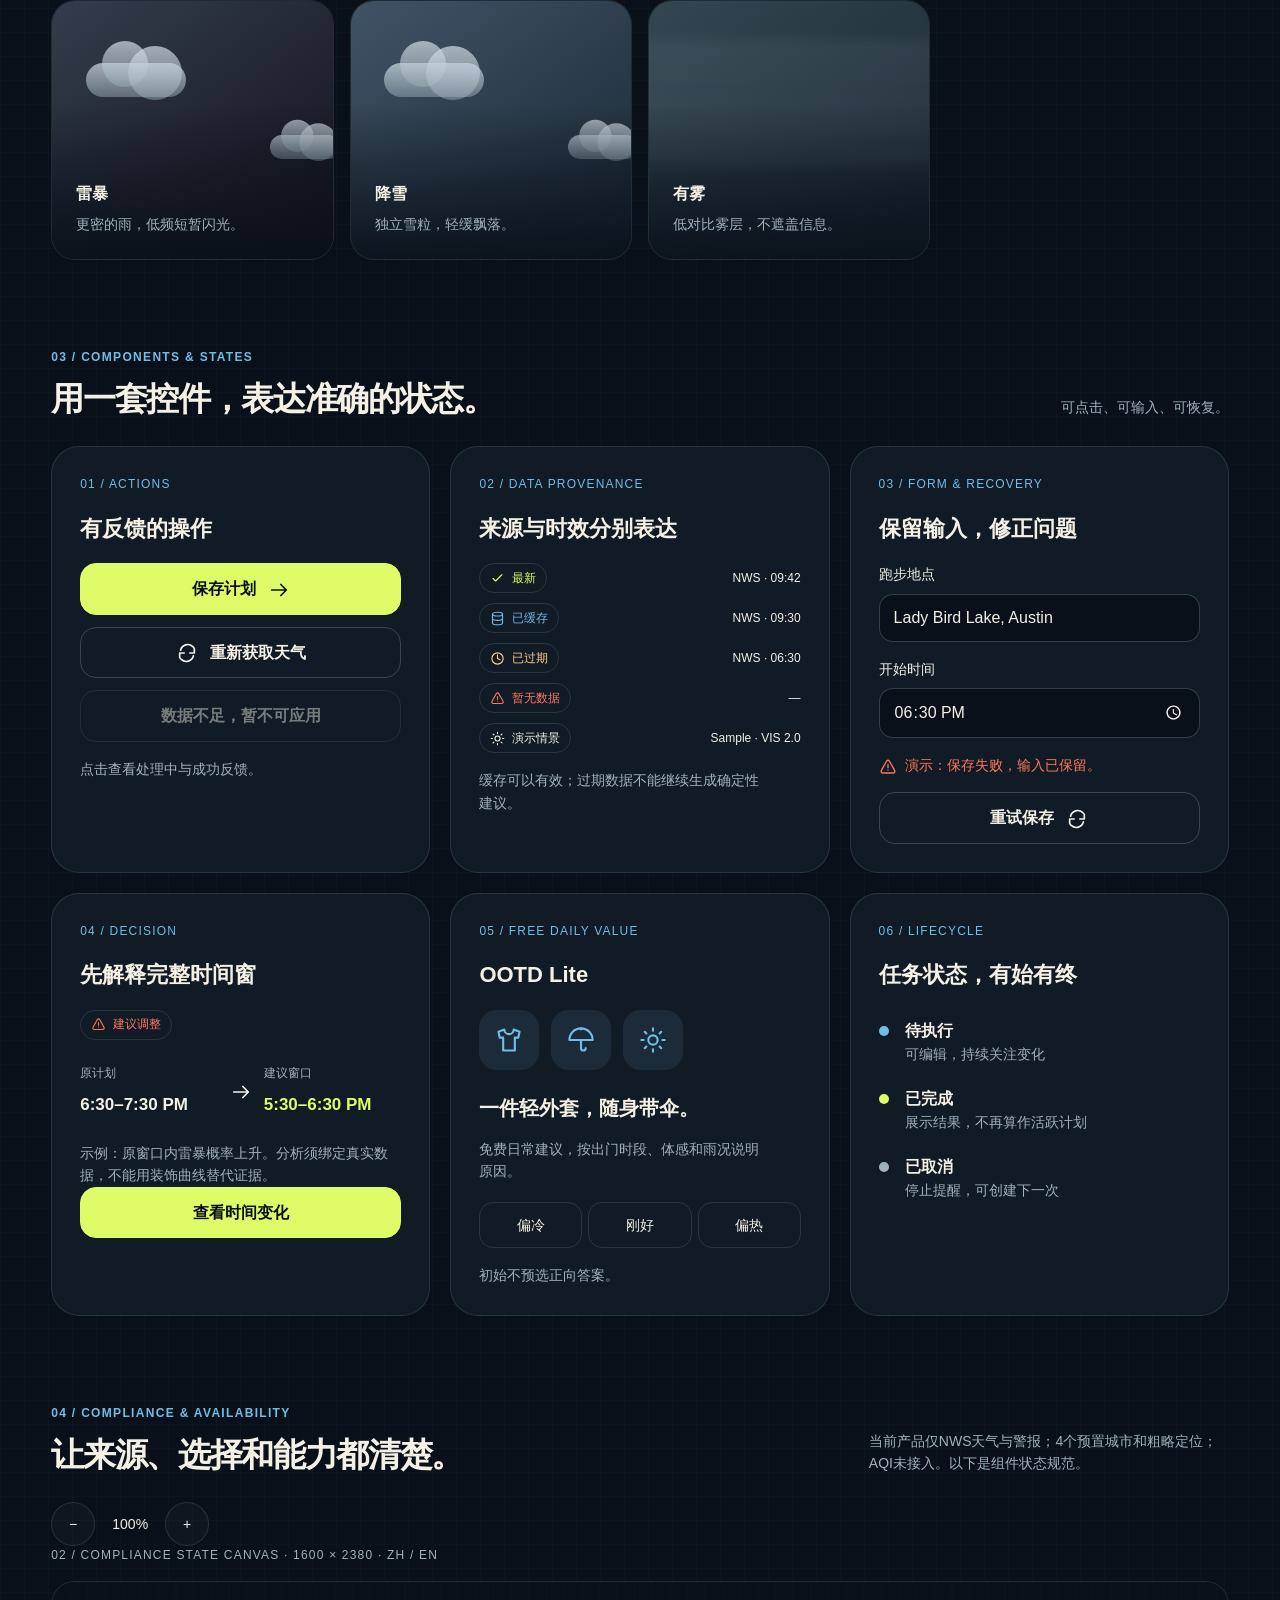
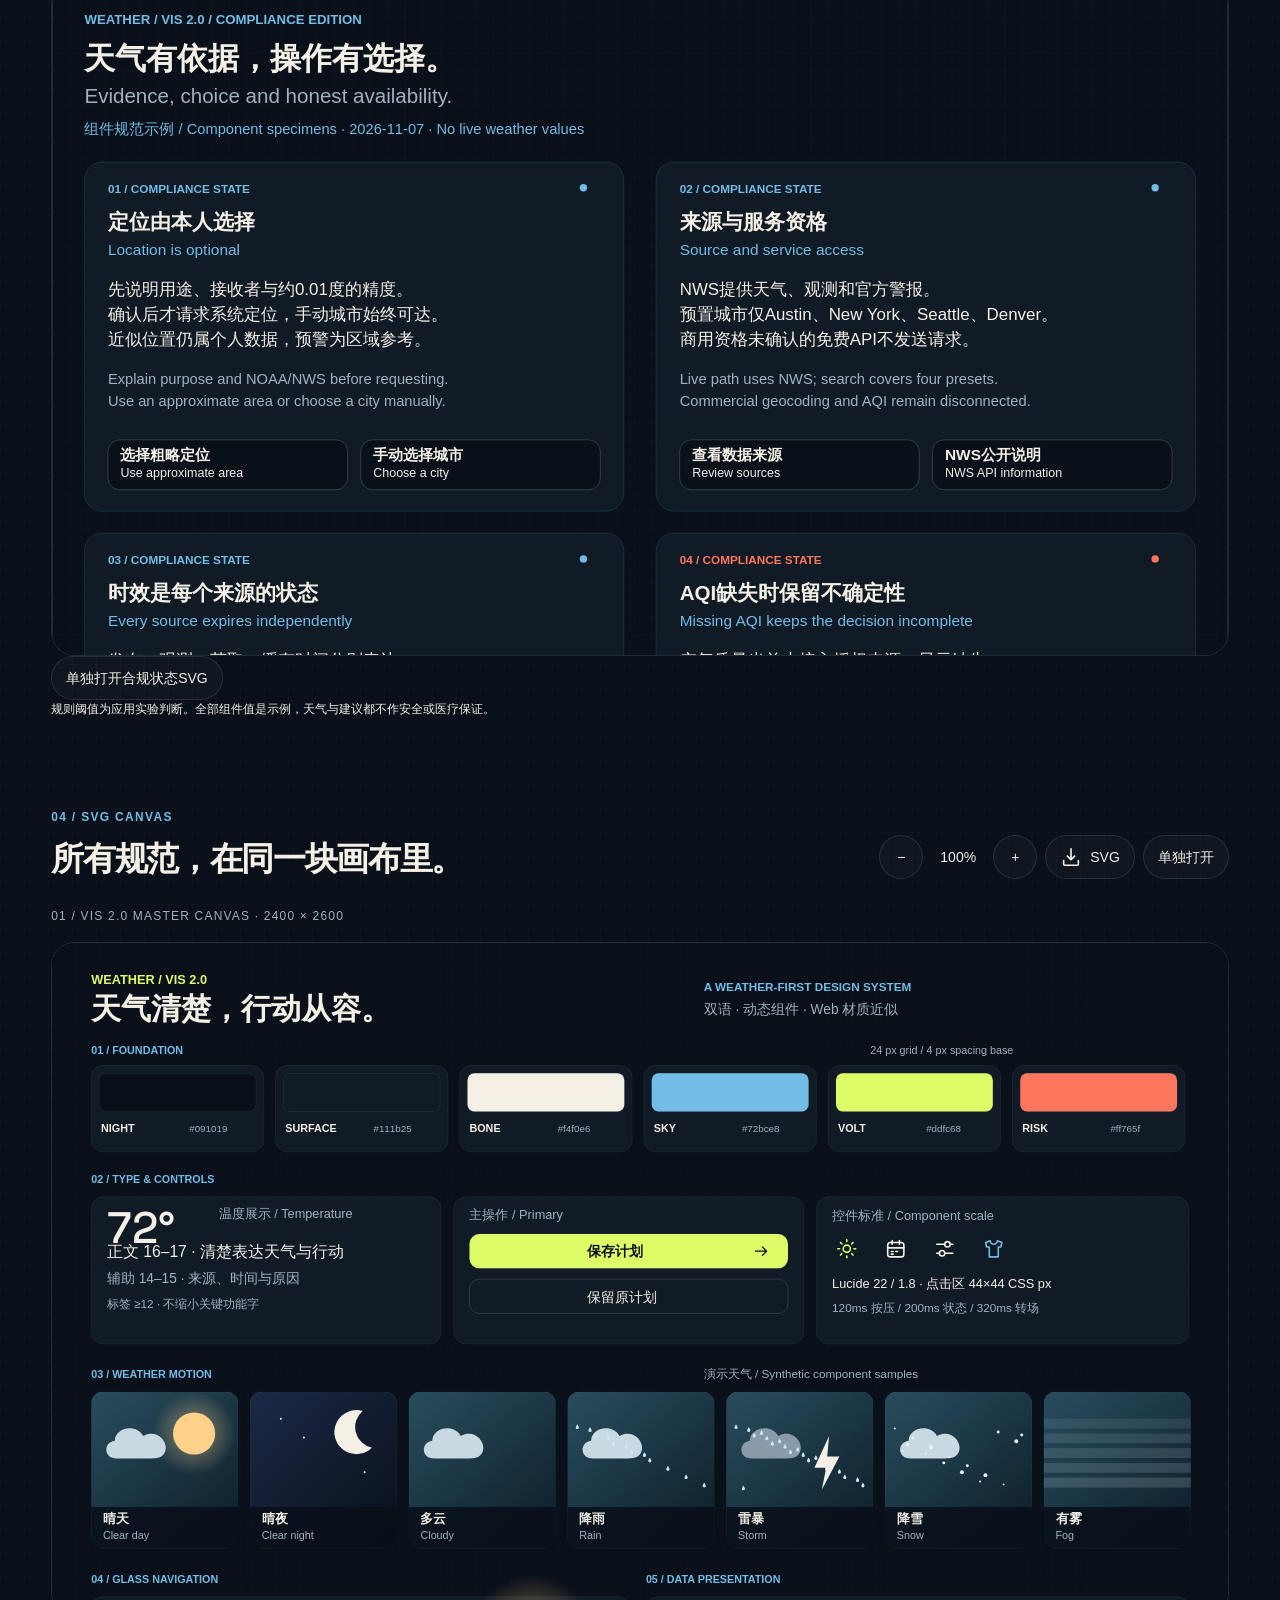
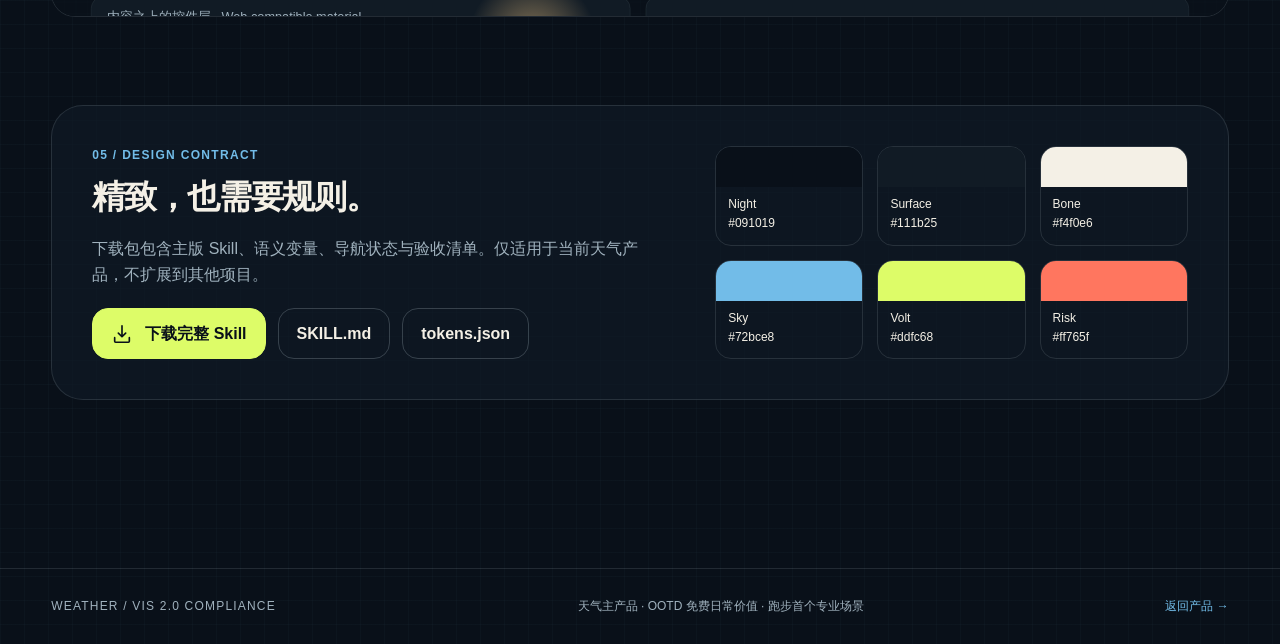
==== commit cf0b92e6: "Fix final VIS CSP and refresh verified Android packages" ====
--- a/vis-2/index.html
+++ b/vis-2/index.html
@@ -1,6 +1,6 @@
 <!doctype html>
 <html lang="zh-CN">
-<head><meta http-equiv="Content-Security-Policy" content="default-src 'self'; script-src 'self' ; style-src 'self' 'unsafe-inline'; font-src 'self' data:; img-src 'self' data: blob:; media-src 'self' blob:; connect-src 'self' https://api.weather.gov; worker-src 'self'; object-src 'self'; frame-src 'none'; base-uri 'self'; form-action 'none'"><meta name="referrer" content="no-referrer">
+<head><meta http-equiv="Content-Security-Policy" content="default-src 'self'; script-src 'self' ; style-src 'self' 'unsafe-inline'; font-src 'self' data:; img-src 'self' data: blob:; media-src 'self' blob:; connect-src 'self' https://api.weather.gov; worker-src 'self'; object-src 'self'; frame-src 'self'; base-uri 'self'; form-action 'none'"><meta name="referrer" content="no-referrer"><link rel="icon" type="image/svg+xml" href="../favicon.svg">
   <meta charset="utf-8"><meta name="viewport" content="width=device-width,initial-scale=1">
   <meta name="color-scheme" content="dark"><title>天气App · VIS 2.0 合规版</title>
   <meta name="description" content="天气应用 VIS 2.0：双语设计规范、动态组件、Liquid Glass导航与可下载Skill。">
